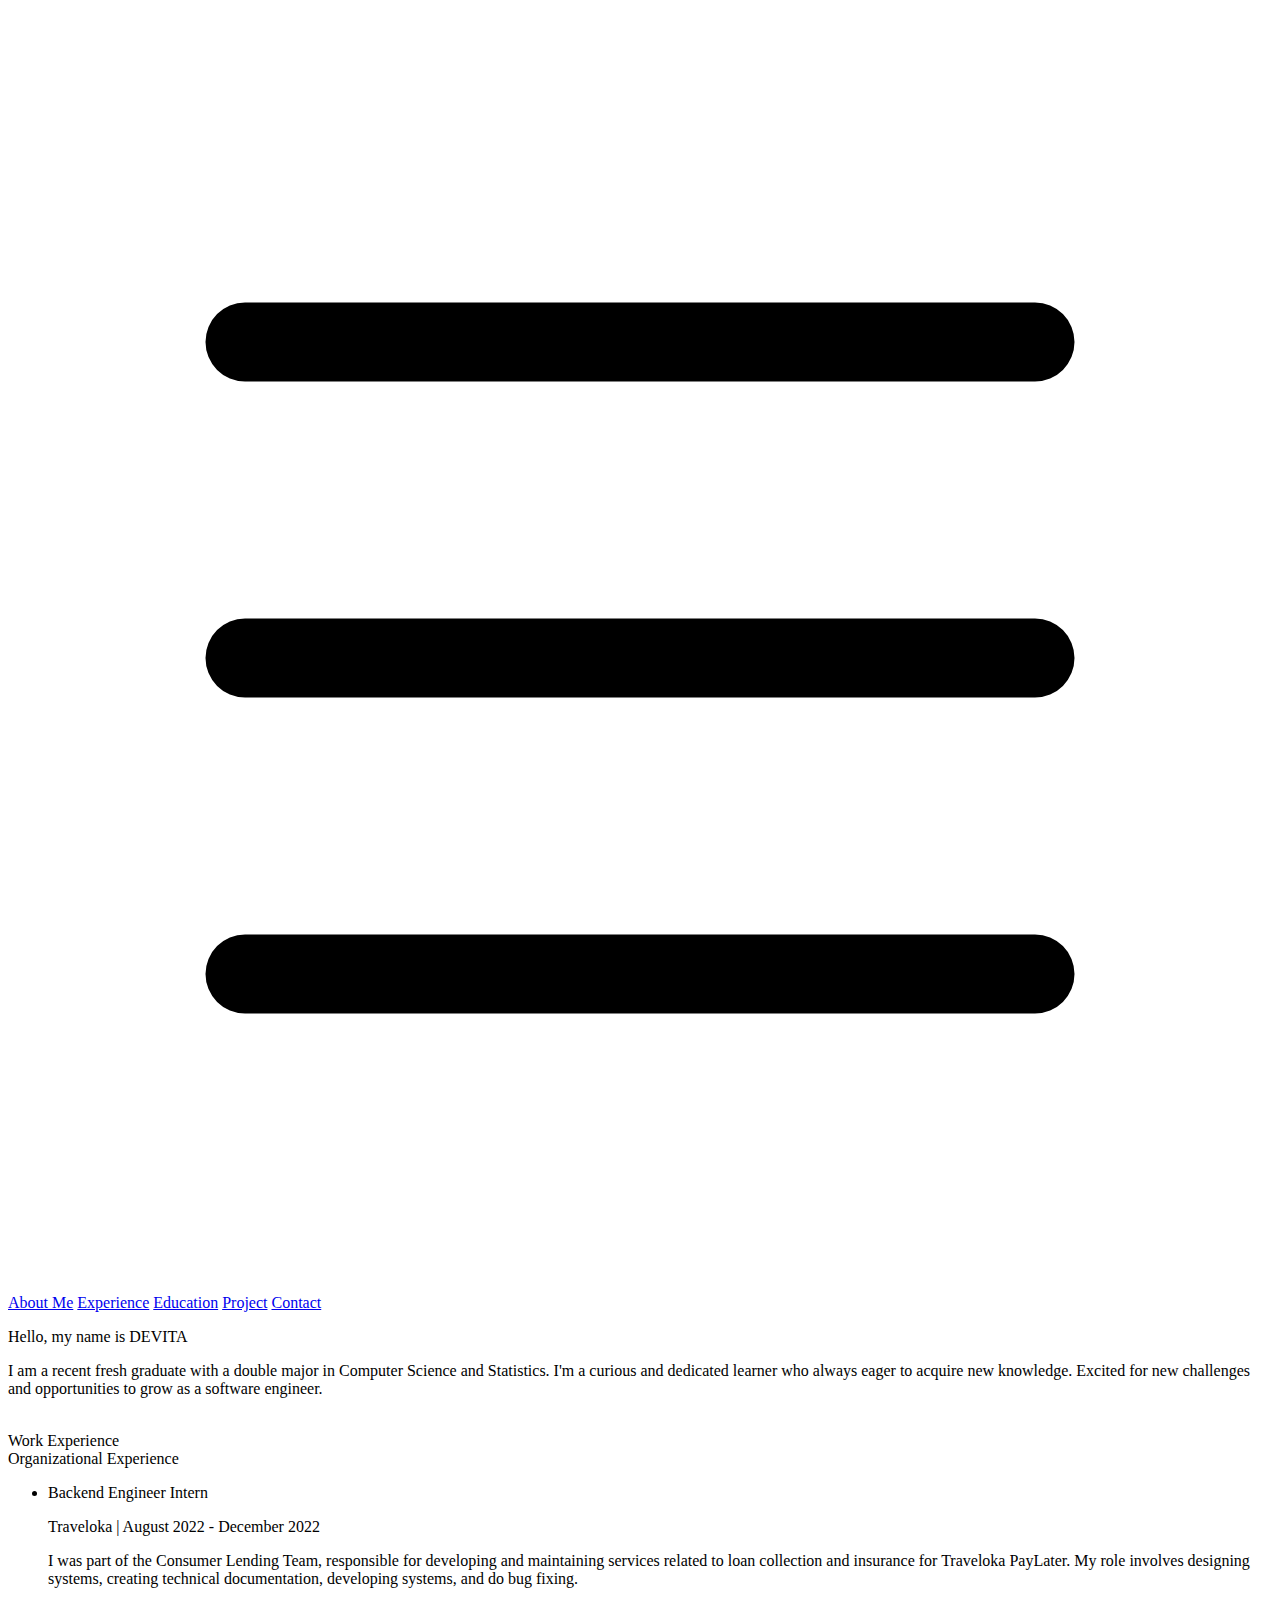
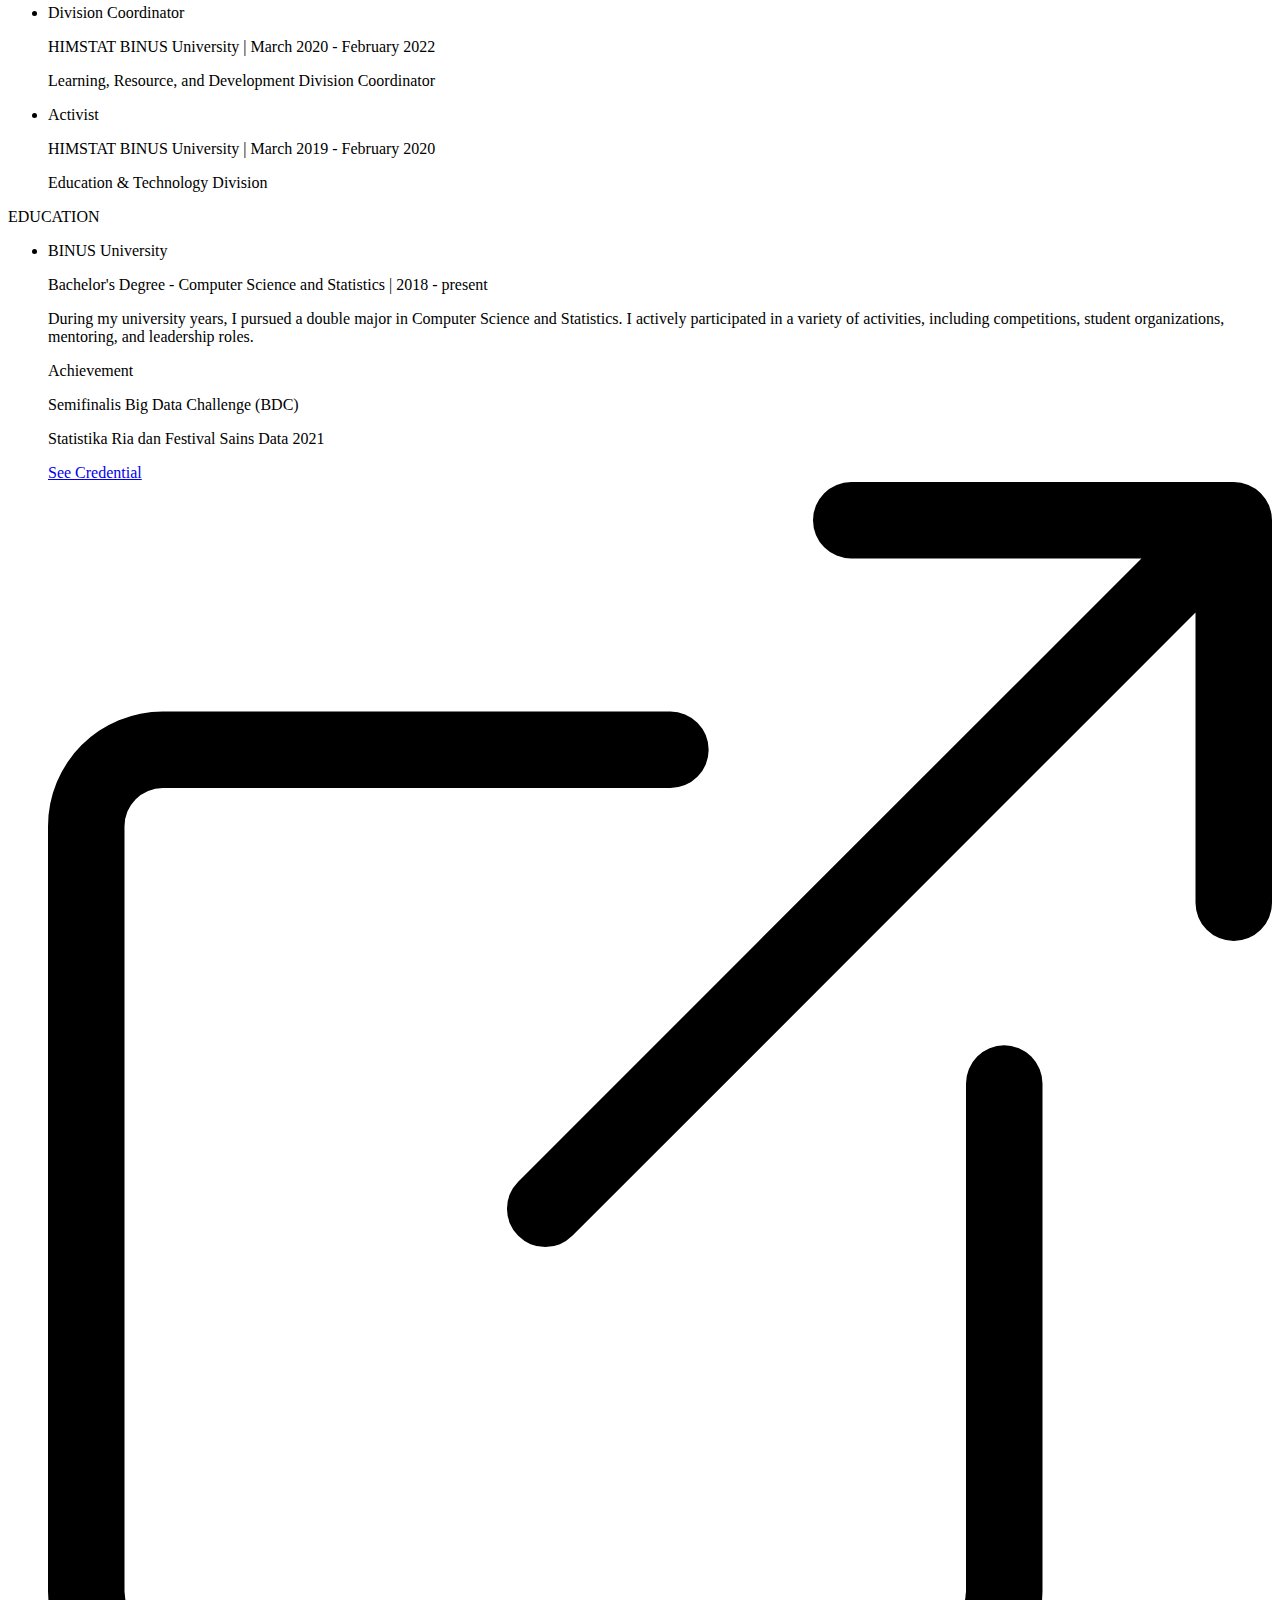
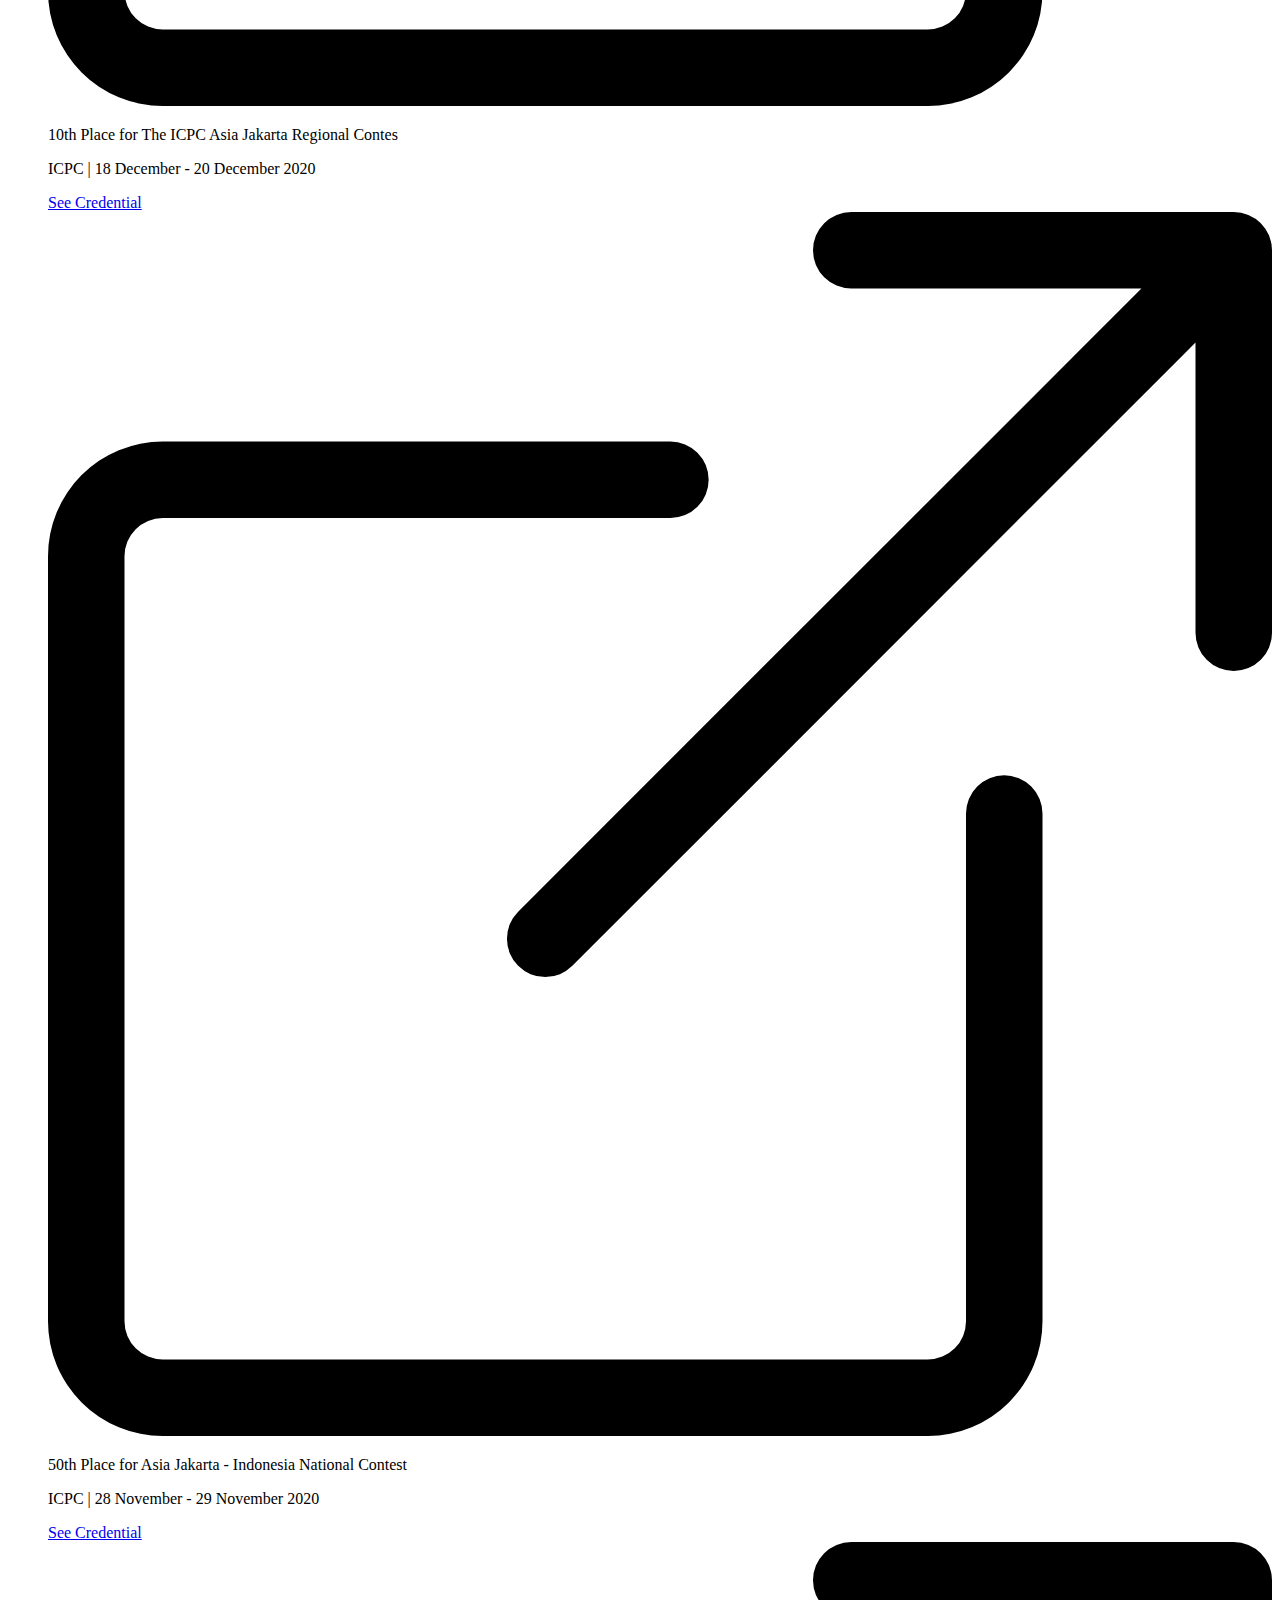
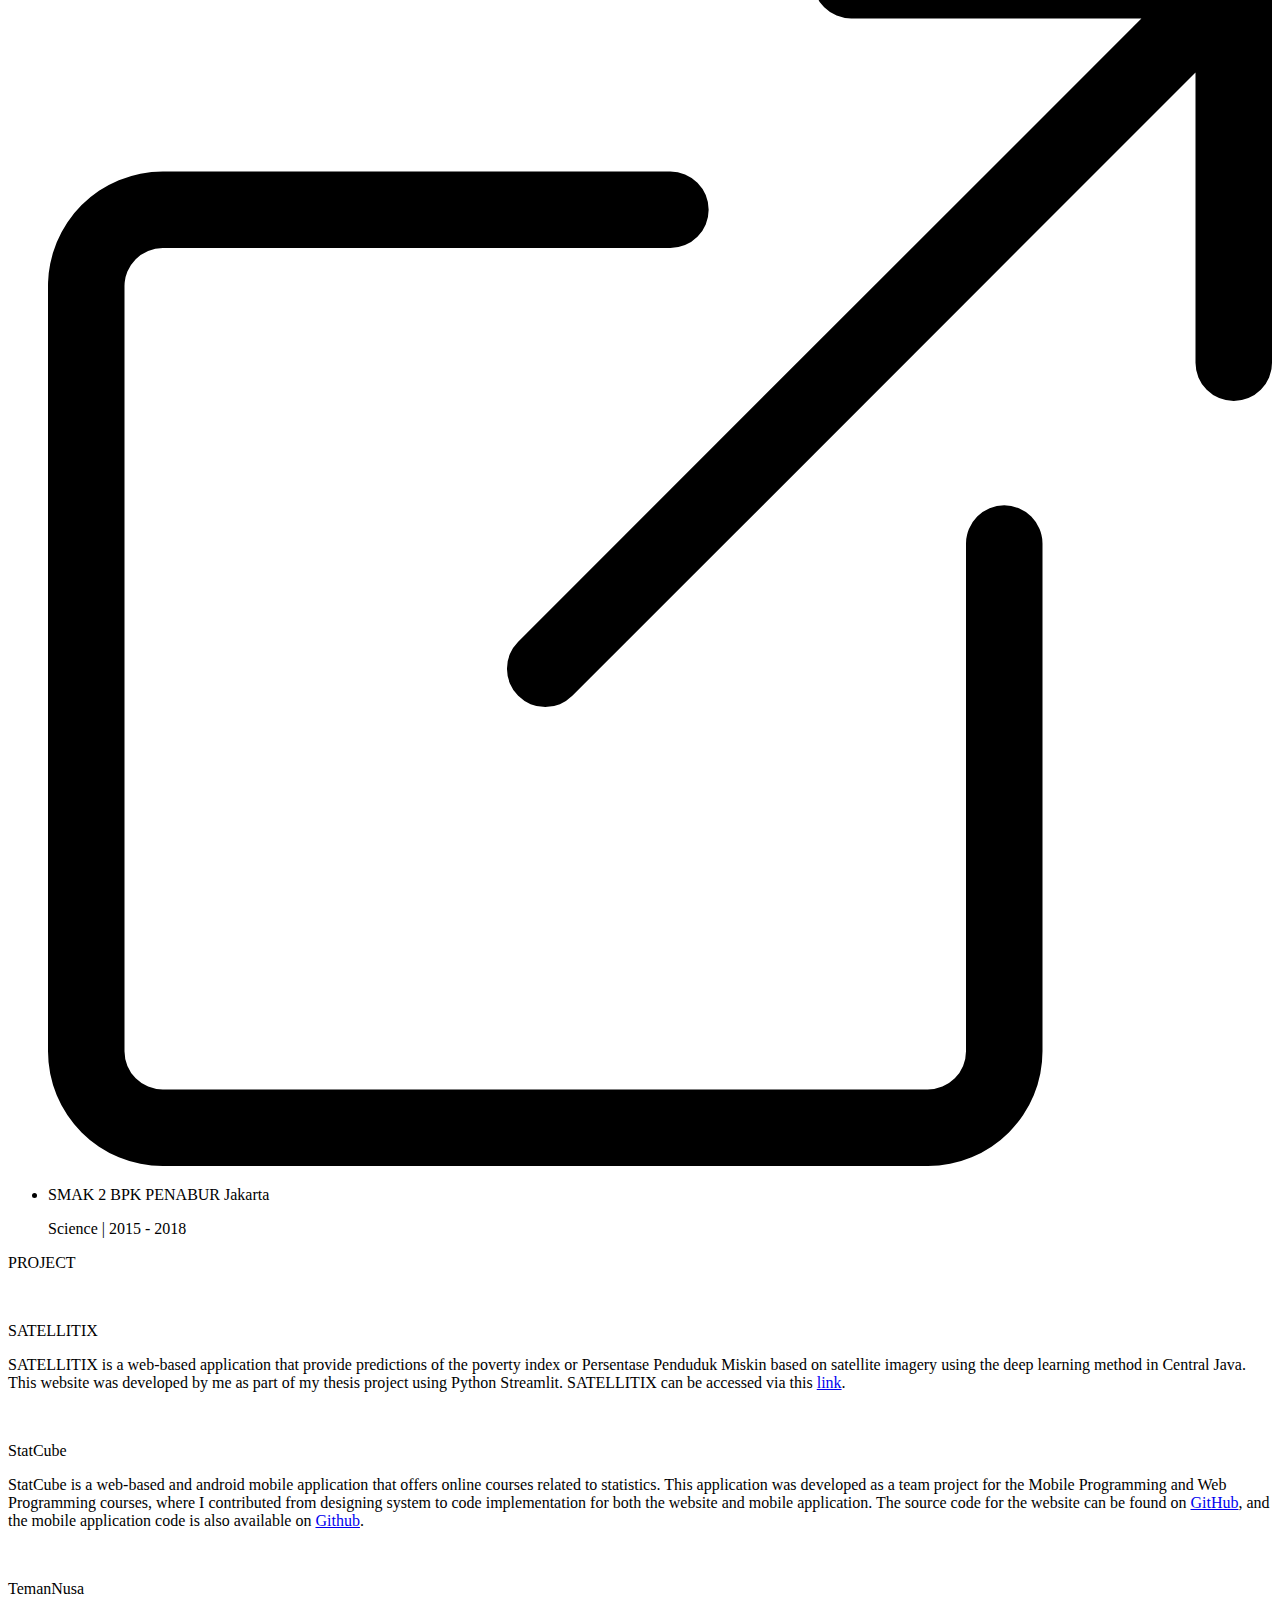
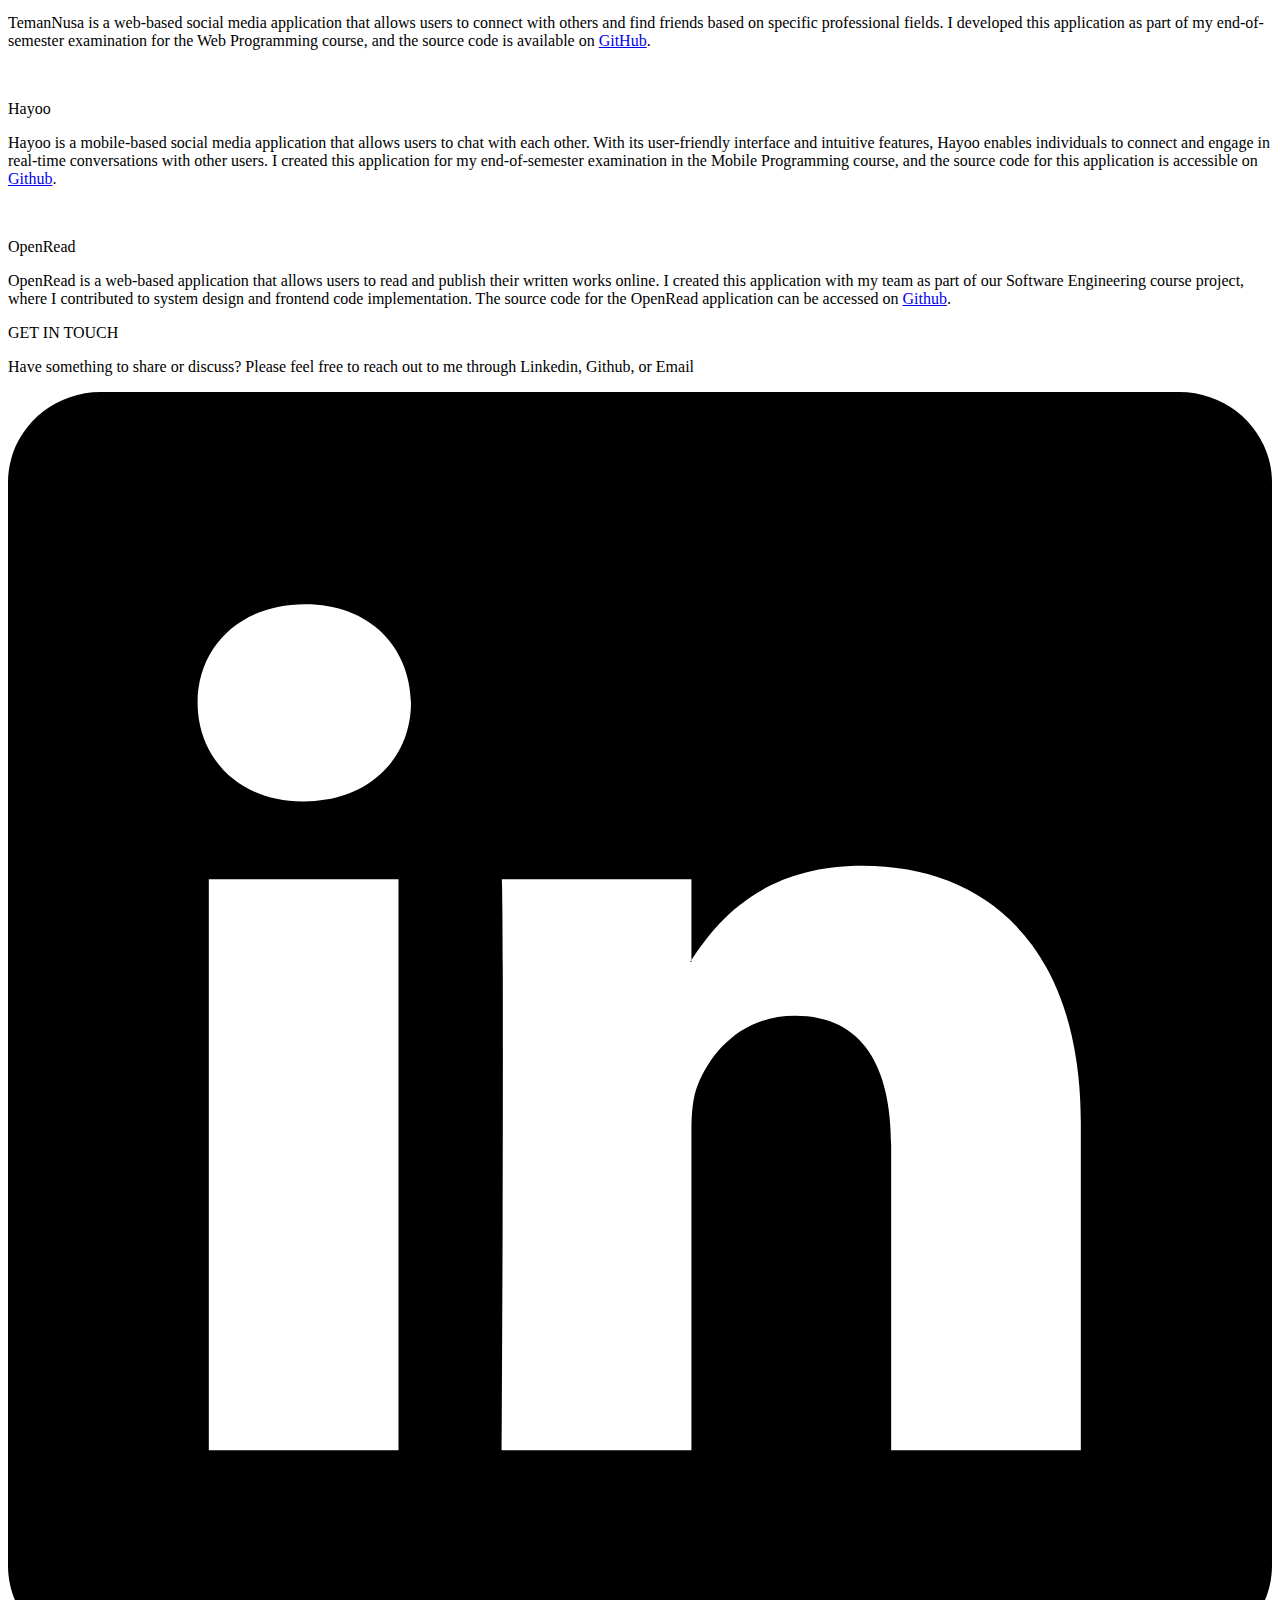
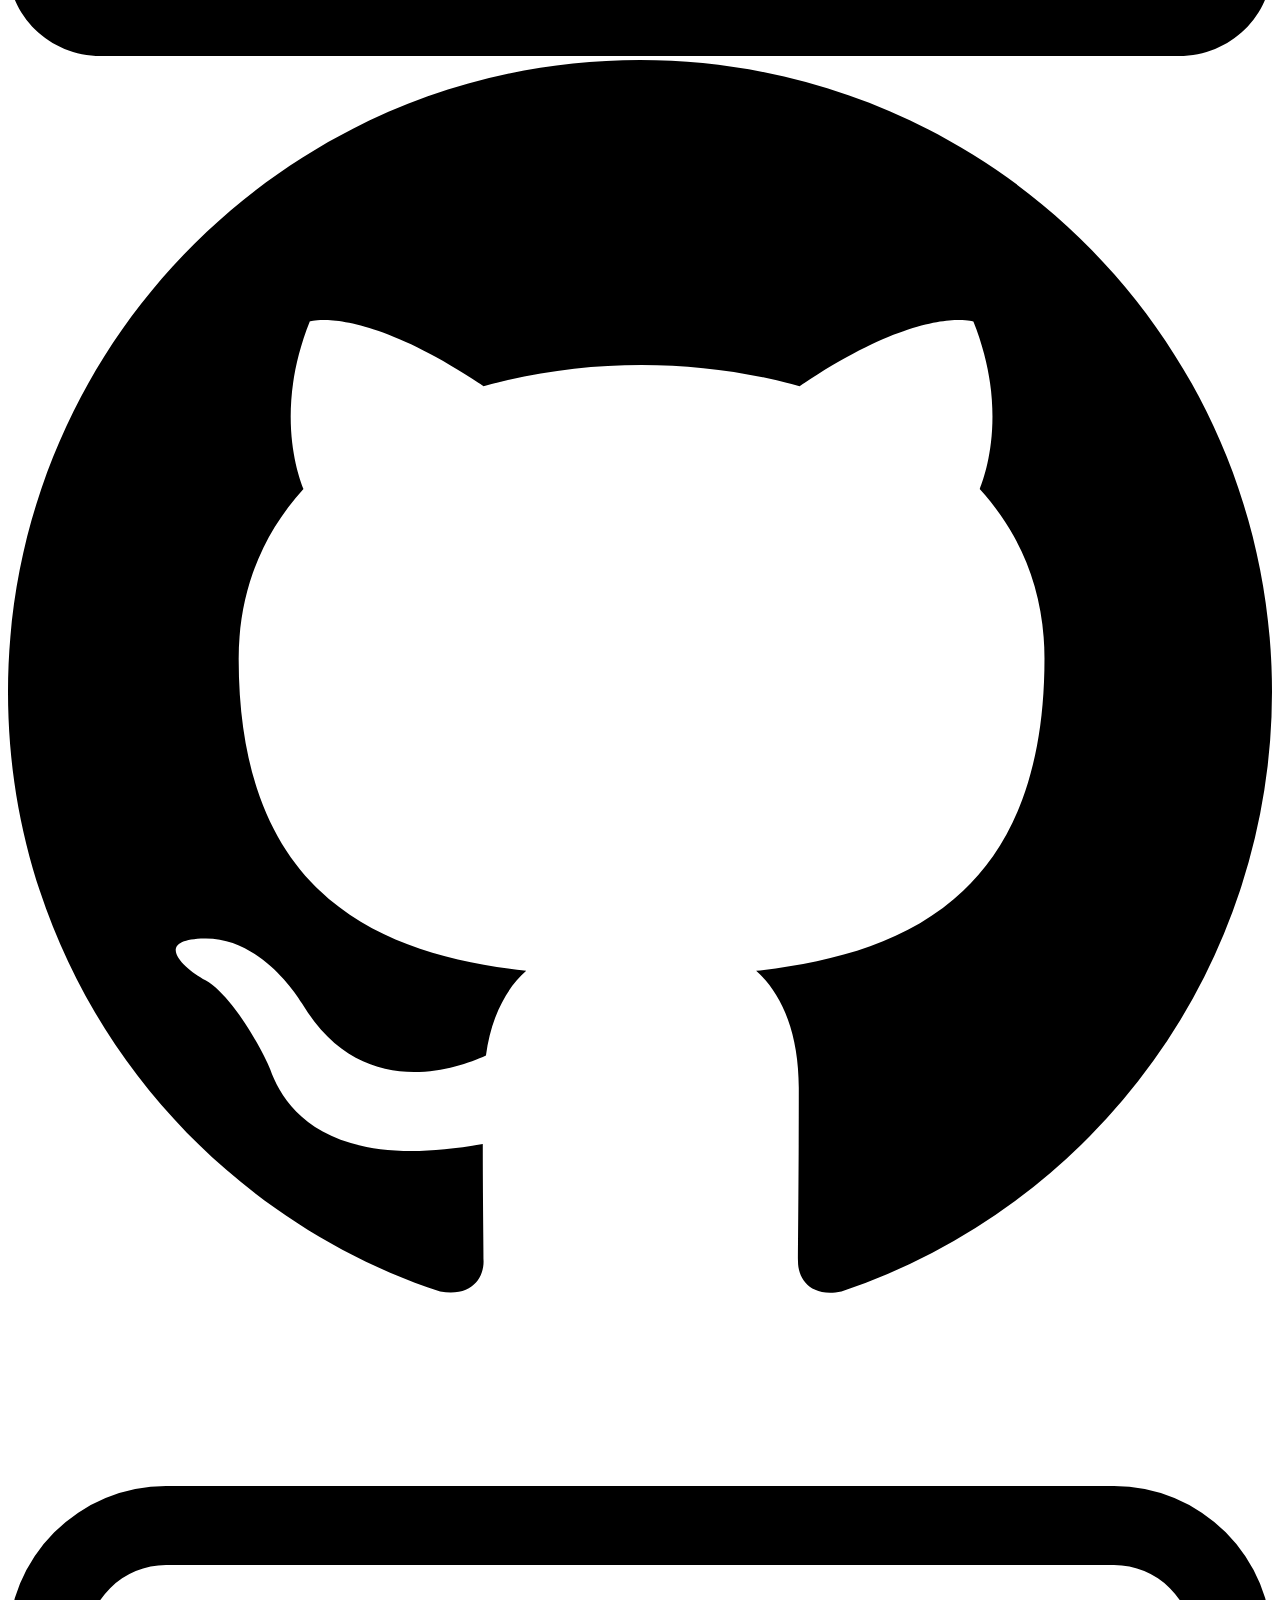
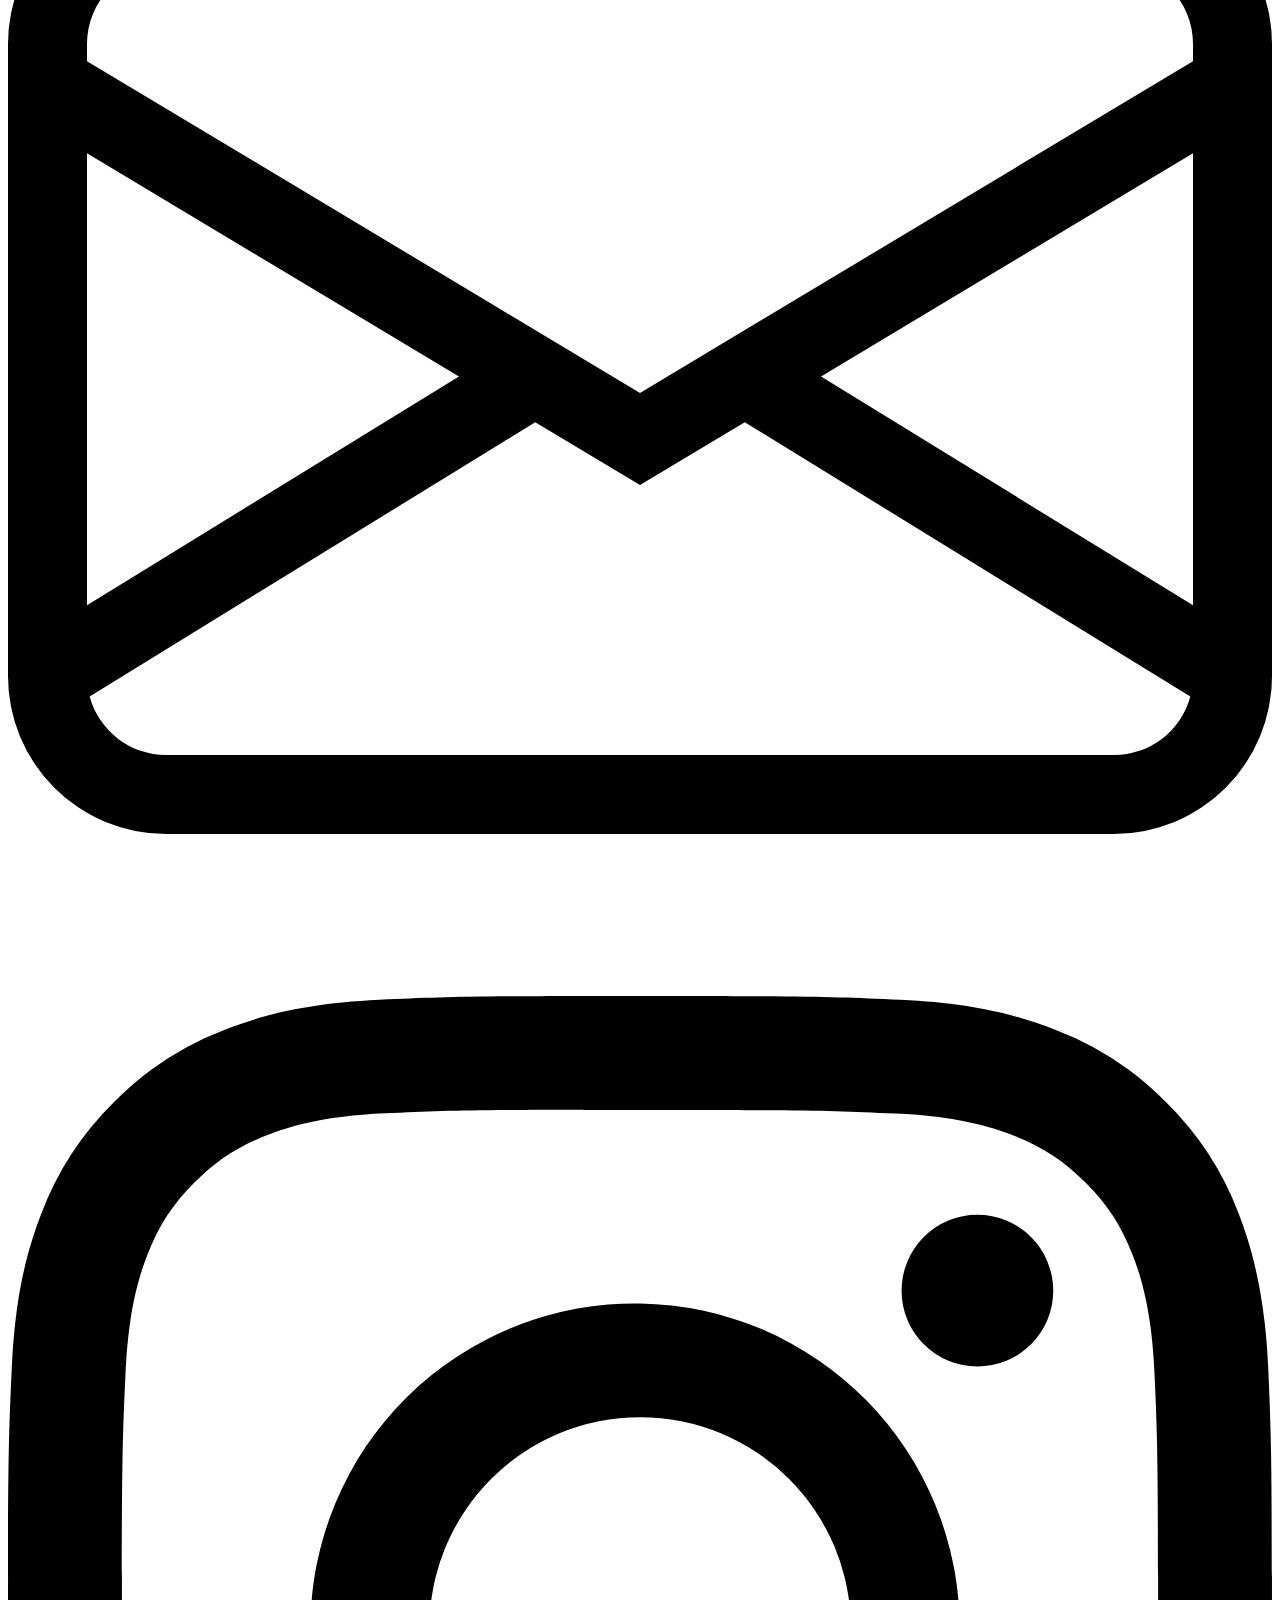
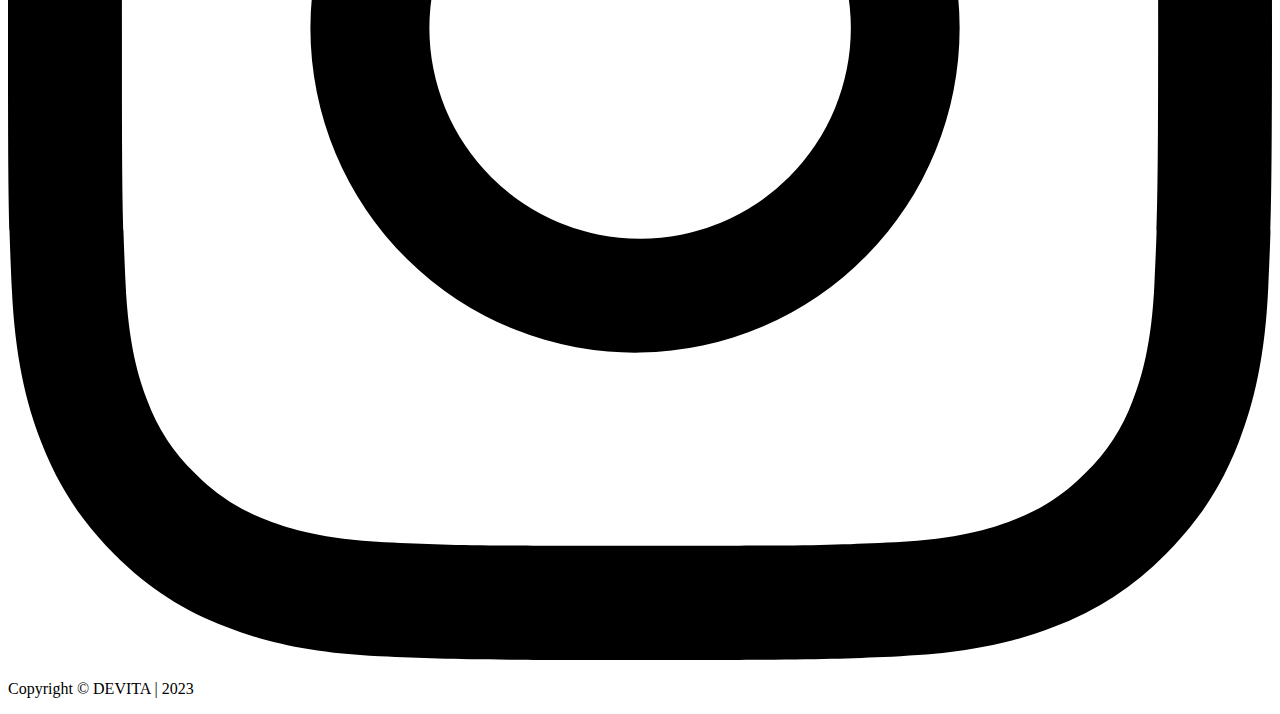
==== index (1).html @ 5e1105e0 "Add files via upload" ====
<!DOCTYPE html>
<html lang="en">
<head>
    <meta charset="UTF-8">
    <meta name="viewport" content="width=device-width, initial-scale=1.0">
    <title>Devita</title>
    <link rel="stylesheet" href="css/style.css">
    <link rel="stylesheet" href="css/about-me.css">
    <link rel="stylesheet" href="css/experience.css">
    <link rel="stylesheet" href="css/education.css">
    <link rel="stylesheet" href="css/project.css">
    <link rel="stylesheet" href="css/contact.css">
    <link rel="icon" type="image/png" href="assets/icon.png">
</head>
<body>
    <header>
        <div>
            <a href="#about-me"><img class="logo" src="assets/logo.png" alt=""></a>
            <svg class="toogle-navbar" xmlns="http://www.w3.org/2000/svg" viewBox="0 0 16 16" onclick="toogleNavbar()">
                <path fill-rule="evenodd" d="M2.5 12a.5.5 0 0 1 .5-.5h10a.5.5 0 0 1 0 1H3a.5.5 0 0 1-.5-.5zm0-4a.5.5 0 0 1 .5-.5h10a.5.5 0 0 1 0 1H3a.5.5 0 0 1-.5-.5zm0-4a.5.5 0 0 1 .5-.5h10a.5.5 0 0 1 0 1H3a.5.5 0 0 1-.5-.5z"/>
            </svg>
        </div>
        <nav id="navbar">
            <a href="#about-me">About Me</a>
            <a href="#experience">Experience</a>
            <a href="#education">Education</a>
            <a href="#project">Project</a>
            <a href="#contact">Contact</a>
        </nav>
    </header>

    <!-- about me section -->
    <section class="about-me" id="about-me">
        <div class="about-me-container">
            <div class="intro-header-wrapper">
                <p class="intro-header">Hello, my name is <highlight>DEVITA</highlight></p>
            </div>
            <p class="intro">
                I am a recent fresh graduate with a double major in Computer Science and Statistics.
                I'm a curious and dedicated learner who always eager to acquire new knowledge.
                Excited for new challenges and opportunities to grow as a software engineer.
            </p>
        </div>
        <div class="profile-img-wrapper">
            <img src="assets/profile-pic.png" alt="">
        </div>
    </section>

    <!-- experience section -->
    <div class="section-wrapper">
        <section class="experience" id="experience">
            <div class="tab-experience">
                <div class="tab-active" id="tab-work-experience">
                    <a class="tab-experience-item active" id="tab-work-experience-item" onclick="selectExperienceTab('work-experience')">
                        Work Experience
                    </a>
                </div>
                <div id="tab-organizational-experience">
                    <a class="tab-experience-item" id="tab-organizational-experience-item" onclick="selectExperienceTab('organizational-experience')">
                        Organizational Experience
                    </a>
                </div>
            </div>

            <div class="experience-item experience-item-active" id="item-work-experience">
                <ul>
                    <li>
                        <p class="timeline-item-header">Backend Engineer Intern</p>
                        <p class="timeline-item-subheader">Traveloka | August 2022 - December 2022</p>
                        <p>
                            I was part of the Consumer Lending Team, responsible for developing and maintaining services related 
                            to loan collection and insurance for Traveloka PayLater. My role involves designing systems, creating 
                            technical documentation, developing systems, and do bug fixing.
                        </p>
                        <span class="circle"></span>
                    </li>
                </ul>
            </div>

            <div class="experience-item" id="item-organizational-experience">
                <ul>
                    <li>
                        <p class="timeline-item-header">Division Coordinator</p>
                        <p class="timeline-item-subheader">HIMSTAT BINUS University | March 2020 - February 2022</p>
                        <p>
                            Learning, Resource, and Development Division Coordinator
                        </p>
                        <span class="circle"></span>
                    </li>
                    <li>
                        <p class="timeline-item-header">Activist</p>
                        <p class="timeline-item-subheader">HIMSTAT BINUS University | March 2019 - February 2020</p>
                        <p>
                            Education & Technology Division
                        </p>
                        <span class="circle"></span>
                    </li>
                </ul>
            </div>
        </section>
    </div>
    
    <!-- education section -->
    <section class="education" id="education">
        <p class="section-title">EDUCATION</p> 
        <ul>
            <li>
                <p class="education-item-header">BINUS University</p>
                <p class="education-item-subheader">Bachelor's Degree - Computer Science and Statistics | 2018 - present</p>
                <p class="education-item-text">
                    During my university years, I pursued a double major in Computer Science and Statistics. 
                    I actively participated in a variety of activities, including competitions, student organizations, 
                    mentoring, and leadership roles.
                </p>
                <p class="education-item-subheader">Achievement</p>
                <div class="achievement-section">
                    <div>
                        <p>Semifinalis Big Data Challenge (BDC)</p>
                        <p>Statistika Ria dan Festival Sains Data 2021</p>
                        <div class="see-credential"><a href="https://binusianorg-my.sharepoint.com/personal/devita003_binus_ac_id/_layouts/15/guestaccess.aspx?share=ESeo0p3NEpxNhNFO2LmxsHUBLzDQ2NCuhLXiMmlSWhTJWg" target="_blank">
                            See Credential
                            <svg xmlns="http://www.w3.org/2000/svg" viewBox="0 0 16 16">
                                <path fill-rule="evenodd" d="M8.636 3.5a.5.5 0 0 0-.5-.5H1.5A1.5 1.5 0 0 0 0 4.5v10A1.5 1.5 0 0 0 1.5 16h10a1.5 1.5 0 0 0 1.5-1.5V7.864a.5.5 0 0 0-1 0V14.5a.5.5 0 0 1-.5.5h-10a.5.5 0 0 1-.5-.5v-10a.5.5 0 0 1 .5-.5h6.636a.5.5 0 0 0 .5-.5z"/>
                                <path fill-rule="evenodd" d="M16 .5a.5.5 0 0 0-.5-.5h-5a.5.5 0 0 0 0 1h3.793L6.146 9.146a.5.5 0 1 0 .708.708L15 1.707V5.5a.5.5 0 0 0 1 0v-5z"/>
                              </svg>
                        </a></div>
                    </div>  
                    <div>
                        <p>10th Place for The ICPC Asia Jakarta Regional Contes </p>
                        <p>ICPC | 18 December - 20 December 2020</p>
                        <div class="see-credential"><a href="https://icpc.global/ICPCID/H1U67EY9BA8Z" target="_blank">
                            See Credential
                            <svg xmlns="http://www.w3.org/2000/svg" viewBox="0 0 16 16">
                                <path fill-rule="evenodd" d="M8.636 3.5a.5.5 0 0 0-.5-.5H1.5A1.5 1.5 0 0 0 0 4.5v10A1.5 1.5 0 0 0 1.5 16h10a1.5 1.5 0 0 0 1.5-1.5V7.864a.5.5 0 0 0-1 0V14.5a.5.5 0 0 1-.5.5h-10a.5.5 0 0 1-.5-.5v-10a.5.5 0 0 1 .5-.5h6.636a.5.5 0 0 0 .5-.5z"/>
                                <path fill-rule="evenodd" d="M16 .5a.5.5 0 0 0-.5-.5h-5a.5.5 0 0 0 0 1h3.793L6.146 9.146a.5.5 0 1 0 .708.708L15 1.707V5.5a.5.5 0 0 0 1 0v-5z"/>
                              </svg>
                        </a></div>
                    </div>
                    <div>
                        <p>50th Place for Asia Jakarta - Indonesia National Contest</p>
                        <p>ICPC | 28 November - 29 November 2020</p>
                        <div class="see-credential"><a href="https://icpc.global/ICPCID/H1U67EY9BA8Z" target="_blank">
                            See Credential 
                            <svg xmlns="http://www.w3.org/2000/svg" viewBox="0 0 16 16">
                                <path fill-rule="evenodd" d="M8.636 3.5a.5.5 0 0 0-.5-.5H1.5A1.5 1.5 0 0 0 0 4.5v10A1.5 1.5 0 0 0 1.5 16h10a1.5 1.5 0 0 0 1.5-1.5V7.864a.5.5 0 0 0-1 0V14.5a.5.5 0 0 1-.5.5h-10a.5.5 0 0 1-.5-.5v-10a.5.5 0 0 1 .5-.5h6.636a.5.5 0 0 0 .5-.5z"/>
                                <path fill-rule="evenodd" d="M16 .5a.5.5 0 0 0-.5-.5h-5a.5.5 0 0 0 0 1h3.793L6.146 9.146a.5.5 0 1 0 .708.708L15 1.707V5.5a.5.5 0 0 0 1 0v-5z"/>
                              </svg>
                        </a></div>
                    </div>
                </div>
                <span class="circle"></span>
            </li>
            <li>
                <p class="education-item-header">SMAK 2 BPK PENABUR Jakarta</p>
                <p class="education-item-subheader">Science | 2015 - 2018</p>
                <span class="circle"></span>
            </li>
        </ul>
    </section>

    <!-- project section -->
    <div class="section-wrapper">  
        <section class="project" id="project">
            <p class="section-title">PROJECT</p> 
            <div class="project-item">
                <img class ="project-image" src="assets/satellitix.png" alt="">
                <div class="project-description-wrapper">
                    <p class="project-title">SATELLITIX</p>
                    <p class="project-description">
                        SATELLITIX is a <highlight>web-based application</highlight> that provide 
                        predictions of the <highlight>poverty index</highlight> or Persentase Penduduk Miskin based on 
                        <highlight>satellite imagery</highlight> using the <highlight>deep learning</highlight> method 
                        in Central Java. This website was developed by me as part of my thesis project using 
                        <highlight>Python Streamlit</highlight>. SATELLITIX can be accessed via this 
                        <a href="http://satellitix.streamlit.app" target="_blank">link</a>.
                    </p>
                </div>
            </div>
            <div class="project-item project-even">
                <img class ="project-image" src="assets/statcube.png" alt="">
                <div class="project-description-wrapper">
                    <p class="project-title">StatCube</p>
                    <p class="project-description">
                        StatCube is a <highlight>web-based</highlight> and <highlight>android mobile application</highlight> 
                        that offers online courses related to statistics. This application was developed as a team project for the 
                        Mobile Programming and Web Programming courses, where I contributed from <highlight>designing system</highlight>
                        to <highlight>code implementation</highlight> for both the website and mobile application. 
                        The source code for the website can be found on 
                        <a href="https://github.com/extremebip/statcube-web" target="_blank">GitHub</a>, 
                        and the mobile application code is also available on 
                        <a href="https://github.com/extremebip/statcube-mob" target="_blank">Github</a>.
                    </p>
                </div>
            </div>
            <div class="project-item">
                <img class ="project-image" src="assets/teman-nusa.png" alt="">
                <div class="project-description-wrapper">
                    <p class="project-title">TemanNusa</p>
                    <p class="project-description">
                        TemanNusa is a <highlight>web-based social media application</highlight> that allows users to connect with others 
                        and find friends based on specific professional fields. I developed this application as part of my end-of-semester 
                        examination for the Web Programming course, and the source code is available on 
                        <a href="https://github.com/devitadev/teman-nusa" target="_blank">GitHub</a>.
                    </p>
                </div>
            </div>
            <div class="project-item project-even">
                <img class ="project-image" src="assets/hayoo.png" alt="">
                <div class="project-description-wrapper">
                    <p class="project-title">Hayoo</p>
                    <p class="project-description">
                        Hayoo is a <highlight>mobile-based social media application</highlight> that allows users to chat with each other. 
                        With its user-friendly interface and intuitive features, Hayoo enables individuals to connect and engage in 
                        <highlight>real-time conversations</highlight> with other users. I created this application for my end-of-semester 
                        examination in the Mobile Programming course, and the source code for this application is accessible on 
                        <a href="https://github.com/devitadev/chat-apps-hayoo" target="_blank">Github</a>.
                    </p>
                </div>
            </div>
            <div class="project-item">
                <img class ="project-image" src="assets/openread.png" alt="">
                <div class="project-description-wrapper">
                    <p class="project-title">OpenRead</p>
                    <p class="project-description">
                        OpenRead is a <highlight>web-based application</highlight> that allows users to read and publish their 
                        written works online. I created this application with my team as part of our Software Engineering course project, 
                        where I contributed to <highlight>system design</highlight> and <highlight>frontend code implementation</highlight>. 
                        The source code for the OpenRead application can be accessed on 
                        <a href="https://github.com/extremebip/OpenRead" target="_blank">Github</a>.
                    </p>
                </div>
            </div>
        </section>
    </div>

    <!-- contact section -->
    <section class="contact" id="contact">
        <div class="contact-wrapper">
            <p class="contact-header">GET IN TOUCH</p>
            <p class="contact-text">Have something to share or discuss? Please feel free to reach out to me through Linkedin, Github, or Email</p>
            <div class="social-media">
                <a href="https://www.linkedin.com/in/devita-devita-467253234/" target="_blank">
                    <svg xmlns="http://www.w3.org/2000/svg" viewBox="0 0 16 16">
                        <path d="M0 1.146C0 .513.526 0 1.175 0h13.65C15.474 0 16 .513 16 1.146v13.708c0 .633-.526 1.146-1.175 1.146H1.175C.526 16 0 15.487 0 14.854V1.146zm4.943 12.248V6.169H2.542v7.225h2.401zm-1.2-8.212c.837 0 1.358-.554 1.358-1.248-.015-.709-.52-1.248-1.342-1.248-.822 0-1.359.54-1.359 1.248 0 .694.521 1.248 1.327 1.248h.016zm4.908 8.212V9.359c0-.216.016-.432.08-.586.173-.431.568-.878 1.232-.878.869 0 1.216.662 1.216 1.634v3.865h2.401V9.25c0-2.22-1.184-3.252-2.764-3.252-1.274 0-1.845.7-2.165 1.193v.025h-.016a5.54 5.54 0 0 1 .016-.025V6.169h-2.4c.03.678 0 7.225 0 7.225h2.4z"/>
                    </svg>
                </a>
                <a href="https://github.com/devitadev" target="_blank">
                    <svg xmlns="http://www.w3.org/2000/svg" viewBox="0 0 16 16">
                        <path d="M8 0C3.58 0 0 3.58 0 8c0 3.54 2.29 6.53 5.47 7.59.4.07.55-.17.55-.38 0-.19-.01-.82-.01-1.49-2.01.37-2.53-.49-2.69-.94-.09-.23-.48-.94-.82-1.13-.28-.15-.68-.52-.01-.53.63-.01 1.08.58 1.23.82.72 1.21 1.87.87 2.33.66.07-.52.28-.87.51-1.07-1.78-.2-3.64-.89-3.64-3.95 0-.87.31-1.59.82-2.15-.08-.2-.36-1.02.08-2.12 0 0 .67-.21 2.2.82.64-.18 1.32-.27 2-.27.68 0 1.36.09 2 .27 1.53-1.04 2.2-.82 2.2-.82.44 1.1.16 1.92.08 2.12.51.56.82 1.27.82 2.15 0 3.07-1.87 3.75-3.65 3.95.29.25.54.73.54 1.48 0 1.07-.01 1.93-.01 2.2 0 .21.15.46.55.38A8.012 8.012 0 0 0 16 8c0-4.42-3.58-8-8-8z"/>
                    </svg>
                </a>
                <a href="mailto: devitaa2012@gmail.com">
                    <svg xmlns="http://www.w3.org/2000/svg" viewBox="0 0 16 16">
                        <path d="M0 4a2 2 0 0 1 2-2h12a2 2 0 0 1 2 2v8a2 2 0 0 1-2 2H2a2 2 0 0 1-2-2V4Zm2-1a1 1 0 0 0-1 1v.217l7 4.2 7-4.2V4a1 1 0 0 0-1-1H2Zm13 2.383-4.708 2.825L15 11.105V5.383Zm-.034 6.876-5.64-3.471L8 9.583l-1.326-.795-5.64 3.47A1 1 0 0 0 2 13h12a1 1 0 0 0 .966-.741ZM1 11.105l4.708-2.897L1 5.383v5.722Z"/>
                    </svg>
                </a>
                <a href="https://www.instagram.com/devita.devv_/" target="_blank">
                    <svg xmlns="http://www.w3.org/2000/svg" viewBox="0 0 16 16">
                        <path d="M8 0C5.829 0 5.556.01 4.703.048 3.85.088 3.269.222 2.76.42a3.917 3.917 0 0 0-1.417.923A3.927 3.927 0 0 0 .42 2.76C.222 3.268.087 3.85.048 4.7.01 5.555 0 5.827 0 8.001c0 2.172.01 2.444.048 3.297.04.852.174 1.433.372 1.942.205.526.478.972.923 1.417.444.445.89.719 1.416.923.51.198 1.09.333 1.942.372C5.555 15.99 5.827 16 8 16s2.444-.01 3.298-.048c.851-.04 1.434-.174 1.943-.372a3.916 3.916 0 0 0 1.416-.923c.445-.445.718-.891.923-1.417.197-.509.332-1.09.372-1.942C15.99 10.445 16 10.173 16 8s-.01-2.445-.048-3.299c-.04-.851-.175-1.433-.372-1.941a3.926 3.926 0 0 0-.923-1.417A3.911 3.911 0 0 0 13.24.42c-.51-.198-1.092-.333-1.943-.372C10.443.01 10.172 0 7.998 0h.003zm-.717 1.442h.718c2.136 0 2.389.007 3.232.046.78.035 1.204.166 1.486.275.373.145.64.319.92.599.28.28.453.546.598.92.11.281.24.705.275 1.485.039.843.047 1.096.047 3.231s-.008 2.389-.047 3.232c-.035.78-.166 1.203-.275 1.485a2.47 2.47 0 0 1-.599.919c-.28.28-.546.453-.92.598-.28.11-.704.24-1.485.276-.843.038-1.096.047-3.232.047s-2.39-.009-3.233-.047c-.78-.036-1.203-.166-1.485-.276a2.478 2.478 0 0 1-.92-.598 2.48 2.48 0 0 1-.6-.92c-.109-.281-.24-.705-.275-1.485-.038-.843-.046-1.096-.046-3.233 0-2.136.008-2.388.046-3.231.036-.78.166-1.204.276-1.486.145-.373.319-.64.599-.92.28-.28.546-.453.92-.598.282-.11.705-.24 1.485-.276.738-.034 1.024-.044 2.515-.045v.002zm4.988 1.328a.96.96 0 1 0 0 1.92.96.96 0 0 0 0-1.92zm-4.27 1.122a4.109 4.109 0 1 0 0 8.217 4.109 4.109 0 0 0 0-8.217zm0 1.441a2.667 2.667 0 1 1 0 5.334 2.667 2.667 0 0 1 0-5.334z"/>
                    </svg>
                </a>
            </div>
        </div>
        <footer>
            <p>Copyright &copy <highlight>DEVITA</highlight> | 2023</p>
        </footer>
    </section>

</body>
<script src="javascript.js"></script>
</html>
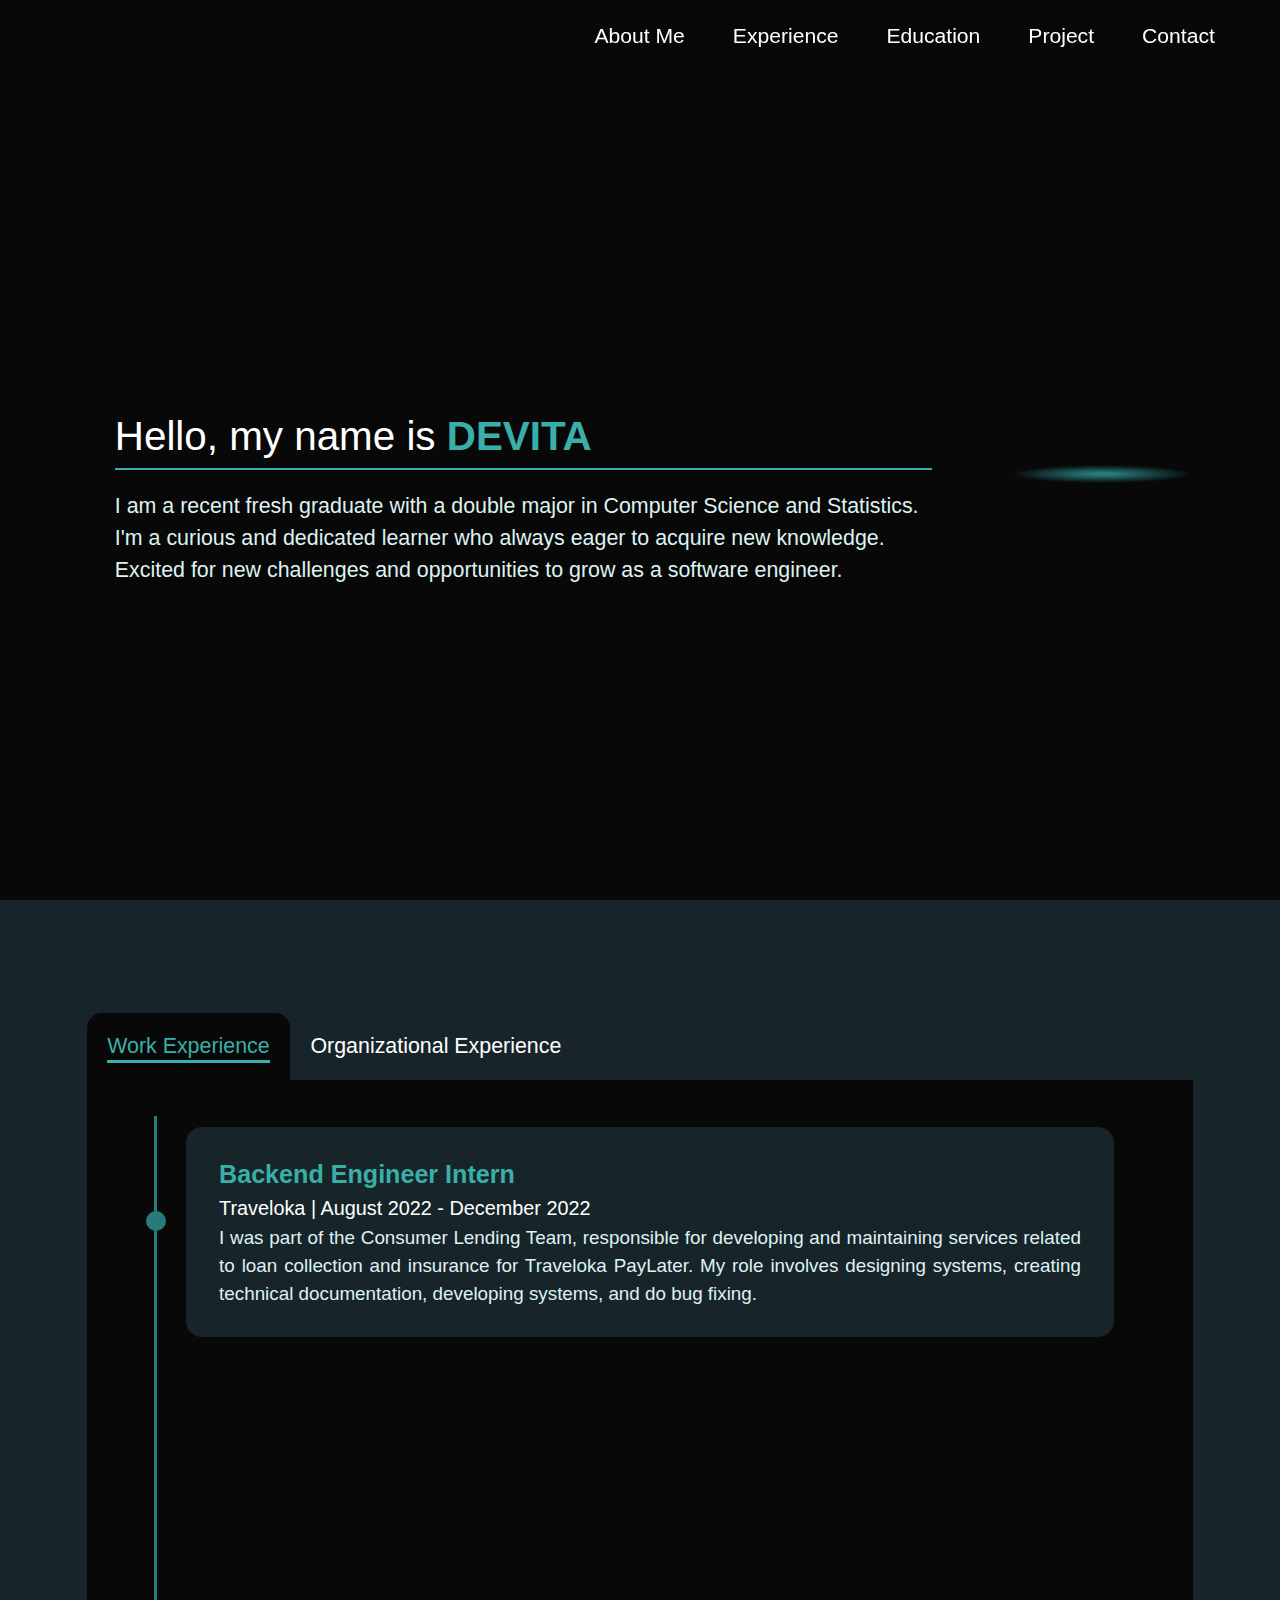
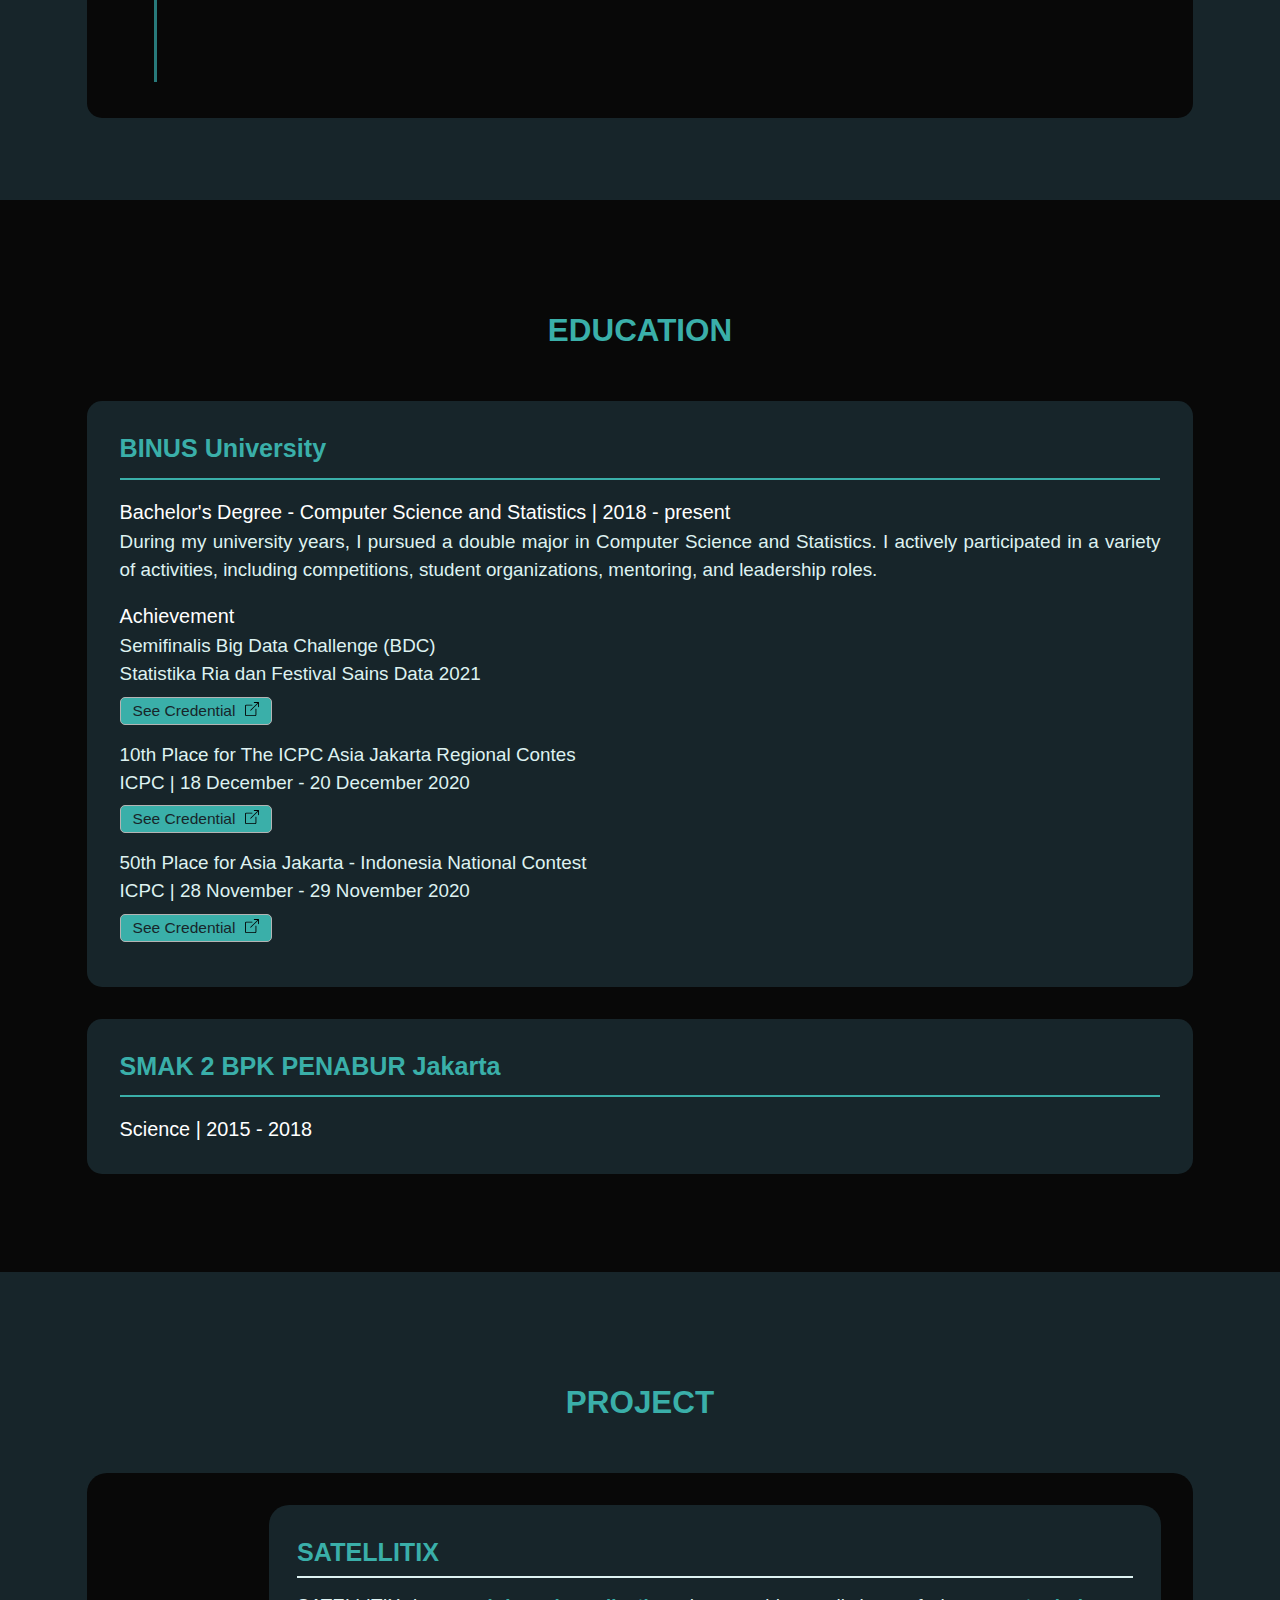
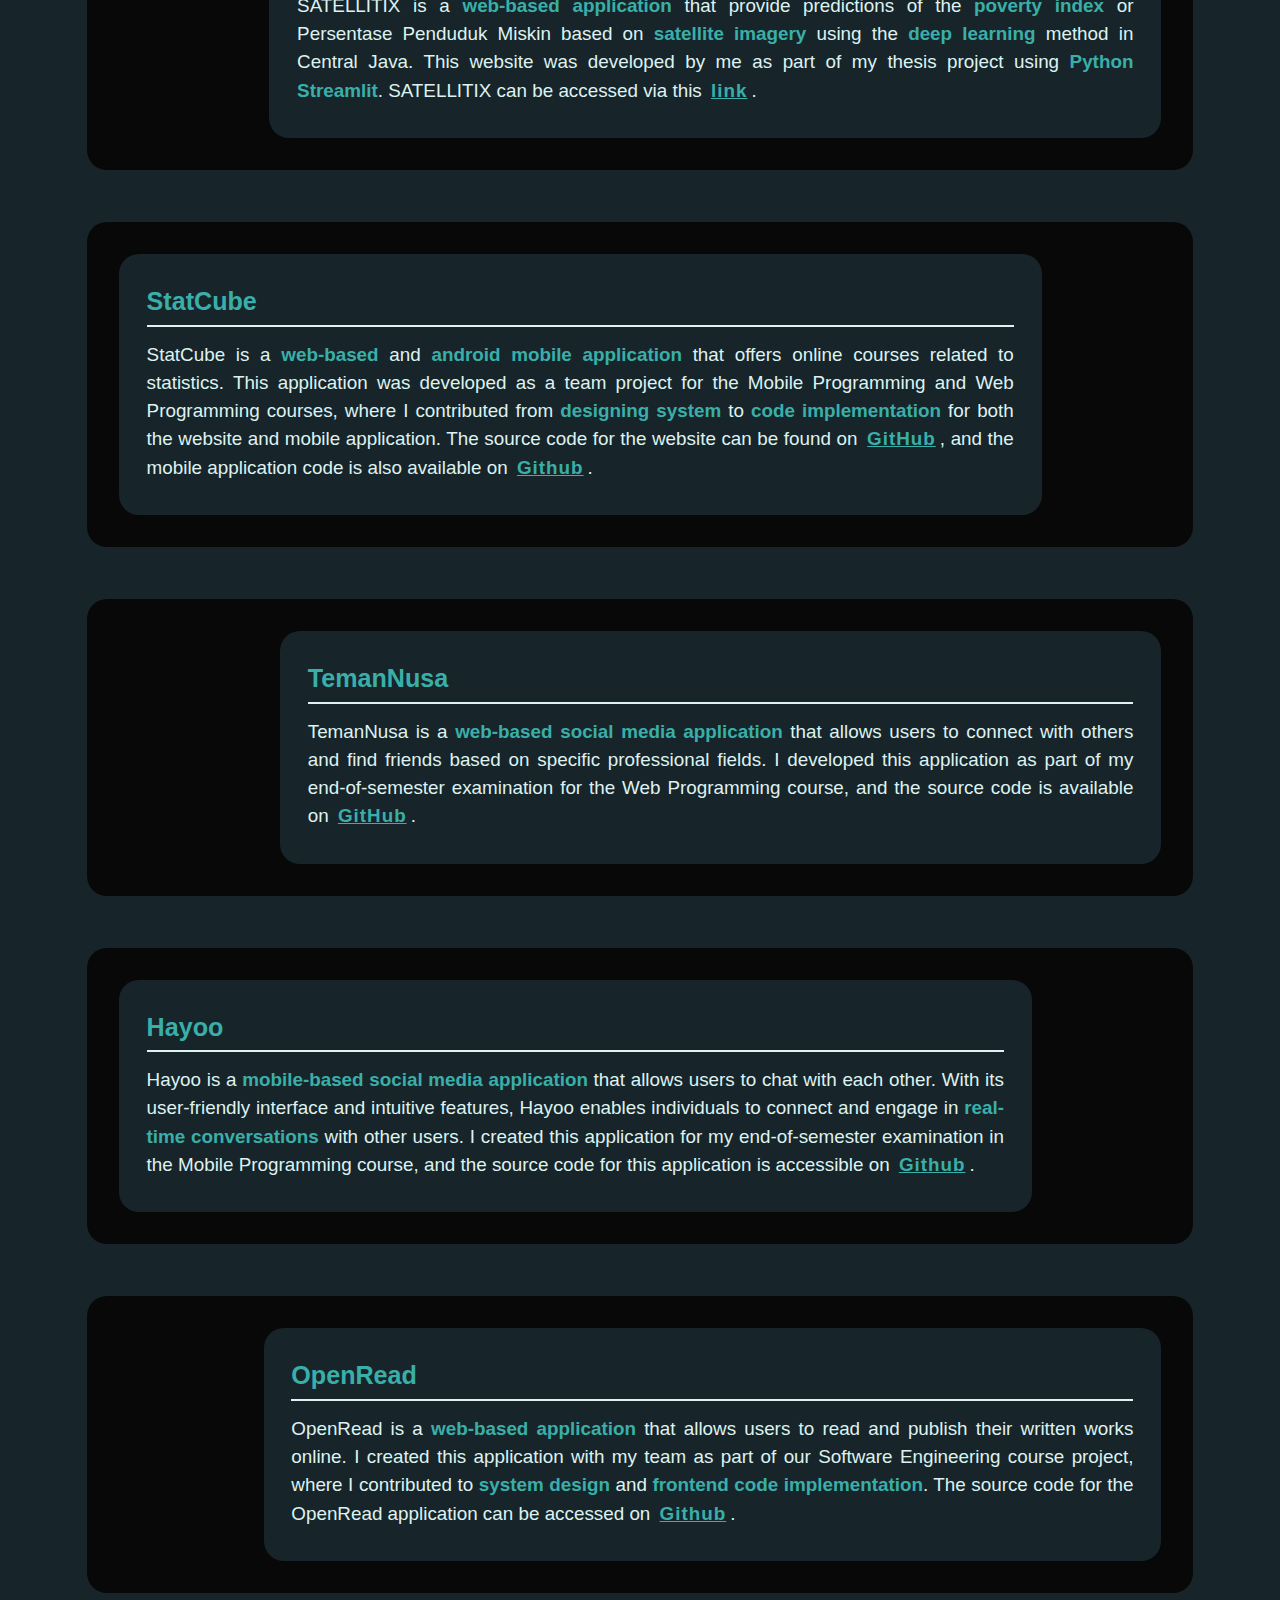
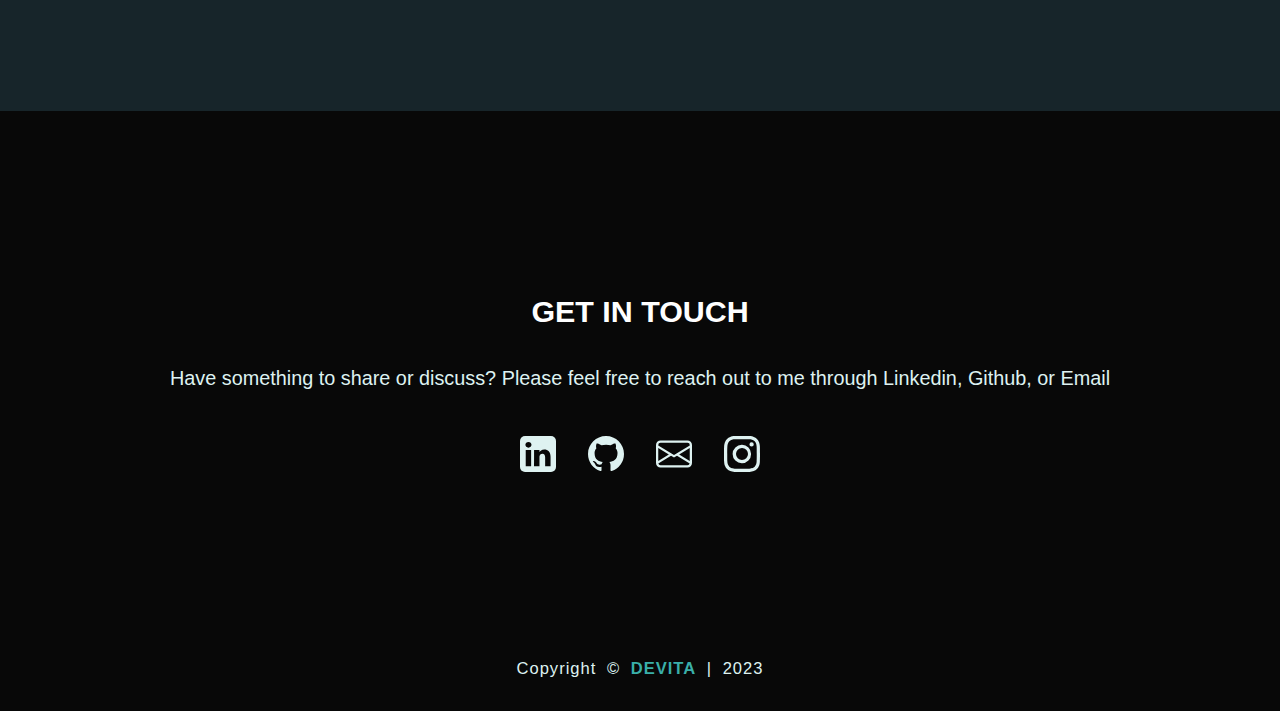
==== commit 51cf54bf: "Update index (1).html" ====
--- a/index (1).html
+++ b/index (1).html
@@ -3,7 +3,7 @@
 <head>
     <meta charset="UTF-8">
     <meta name="viewport" content="width=device-width, initial-scale=1.0">
-    <title>Devita</title>
+    <title>Raphael Albert Darius</title>
     <link rel="stylesheet" href="css/style.css">
     <link rel="stylesheet" href="css/about-me.css">
     <link rel="stylesheet" href="css/experience.css">
@@ -268,4 +268,4 @@
 
 </body>
 <script src="javascript.js"></script>
-</html>+</html>
--- a/css/style.css
+++ b/css/style.css
@@ -0,0 +1,130 @@
+:root {
+    --background-color: #080808;
+    --secondary-background-color: #17252A;
+    --primary-color: #3aafa9;
+    --secondary-primary-color: #287A7B;
+    --text-color: #ffffff;
+    --secondary-text-color: #DEF2F1;
+}
+
+
+html {
+    scroll-behavior: smooth;
+}
+
+* {
+    margin: 0;
+    padding: 0;
+    font-family: "Gill Sans", sans-serif;
+}
+
+body {
+    background: var(--background-color);
+    color: var(--text-color);
+}
+
+header {
+    position: fixed;
+    top: 0;
+    width: 90%;
+    padding: 12px calc(6vw + 10px);
+    background: #0808085f;
+    display: flex;
+    justify-content: space-between;
+    align-items: center;
+    backdrop-filter: blur(5px);
+    -webkit-backdrop-filter: blur(5px);
+    z-index: 999;
+}
+
+nav {
+    display: flex;
+    flex-direction: row;
+}
+
+nav a:hover {
+    color: var(--primary-color);
+}
+
+nav a::after {
+    content: '';
+    position: absolute;
+    width: 100%;
+    transform: scaleX(0);
+    height: 3px;
+    bottom: -5px;
+    left: 0;
+    background-color: var(--primary-color);
+    transform-origin: bottom right;
+    transition: transform 0.3s ease-out;
+}
+
+nav a:hover::after {
+    transform: scaleX(1);
+    transform-origin: bottom left;
+}
+
+nav a {
+    display: inline;
+    text-decoration: none;
+    position: relative;
+    font-size: calc(0.4vw + 16px);
+    margin: 12px 24px;
+    color: var(--text-color);
+}
+
+.logo {
+    width: 180px;
+}
+
+.toogle-navbar {
+    width: 40px;
+    fill: var(--text-color);
+    margin-right: calc(5vw + 6px);
+    display: none;
+}
+
+section {
+    min-height: calc(100vh - 115px - 5vw);
+    align-items: center;
+    justify-content: center;
+    margin: auto calc(6vw + 10px);
+    padding-top: calc(75px + 3vw);
+    padding-bottom: calc(40px + 2vw);
+}
+
+.section-wrapper {
+    background-color: var(--secondary-background-color);
+}
+
+.section-title {
+    font-size: calc(0.5vw + 25px);
+    color: var(--primary-color);
+    font-weight: 600;
+    text-align: center;
+    margin-bottom: calc(4vh + 16px);
+}
+
+highlight {
+    color: var(--primary-color);
+    font-weight: 600;
+}
+
+@media screen and (max-width: 920px) {
+    header, nav {
+        flex-direction: column;
+    } 
+    header>div {
+        width: 100%;
+        display: flex;
+        flex-direction: row;
+        justify-content: space-between;
+    }
+    .toogle-navbar {
+        display: flex;
+    }
+    nav {
+        display: none;
+        text-align: center;
+    }
+}--- a/css/about-me.css
+++ b/css/about-me.css
@@ -0,0 +1,60 @@
+.about-me {
+    display: flex;
+    justify-content: space-around;
+}
+
+.about-me-container {
+    display: flex;
+    flex-direction: column;
+    justify-content: flex-end;
+    margin: 28px;
+    margin-right: calc(4vw + 28px);
+}
+
+.intro-header-wrapper {
+    margin: 52px 0px 20px 0px;
+}
+
+.intro-header {
+    font-size: calc(1.2vw + 25px);
+    border-bottom: 2px solid var(--primary-color);
+    padding-bottom: 8px;
+}
+
+.intro {
+    font-size: calc(0.5vw + 15px);
+    line-height: 1.5;
+    color: var(--secondary-text-color);
+}
+
+.about-me img {
+    width: auto;
+    max-width: 20vw;
+    border-radius: 25%;
+    margin: auto calc(4vw + 40px);
+}
+
+.profile-img-wrapper {
+    background-image: radial-gradient(
+        var(--secondary-primary-color) 10%, 
+        var(--background-color) 70%,
+        transparent 50%
+    );
+}
+
+@media screen and (max-width: 680px) {
+    .about-me {
+        flex-direction: column-reverse;
+        justify-content: center;
+    }
+    .about-me-container {
+        margin: 0px auto;
+    }
+    .intro {
+        text-align: justify;
+    }
+    .about-me img {
+        width: auto;
+        max-width: calc(40vw + 50px);
+    }
+ }--- a/css/experience.css
+++ b/css/experience.css
@@ -0,0 +1,104 @@
+.tab-experience {
+    border-radius: 15px 15px 0px 0px;
+    display: flex;
+    flex-direction: row;
+}
+
+.tab-experience>div {
+    padding: 14px calc(0.5vw + 14px);
+}
+
+.tab-experience-item {
+    text-decoration: none;
+    color: var(--text-color);
+    font-size: calc(0.5vw + 15px);
+    line-height: 1.8;
+}
+
+.tab-experience-item:hover {
+    color: var(--primary-color);
+}
+
+.tab-active {
+    background-color: var(--background-color);
+    border-radius: 15px 15px 0px 0px;
+}
+
+.active {
+    color: var(--primary-color);
+    padding-bottom: 2px;
+    border-bottom: 3px solid var(--primary-color);
+}
+
+.experience-item {
+    background-color: var(--background-color);
+    padding: calc(1.5vw + 28px) calc(0.5vw + 16px);
+    border-radius: 0px 0px 15px 15px;
+    display: none;
+    min-height: calc(94vh - 200px - 8vw);
+    position: relative;
+}
+
+.experience-item-active {
+    display: block;
+}
+
+/* style timeline */
+
+.experience-item ul {
+    list-style: none;
+}
+
+.experience-item ul::after {
+	content: " ";
+	position: absolute;
+	width: 3px;
+	height: calc(100% - 72px);
+	left: calc(5% + 12px);
+	top: 36px;
+    bottom: 36px;
+	background-color: var(--secondary-primary-color);
+}
+
+.experience-item ul li {
+	width: calc(90% - 2vw - 68px);
+    left: calc(5% + 24px);
+	height: auto;
+	padding: calc(1vh + 20px) calc(1vw + 20px);
+	background-color: var(--secondary-background-color);
+	border-radius: 16px;
+	position: relative;
+	margin-bottom: 30px;
+}
+
+.experience-item ul li .circle {
+	position: absolute;
+	width: 20px;
+	height: 20px;
+	border-radius: 50%;
+	background-color: var(--secondary-primary-color);
+	top: 40%;
+	display: grid;
+	place-items: center;
+	left: calc(-0.5vw - 34px);
+}
+
+.experience-item p {
+    font-size: calc(0.3vw + 15px);
+    line-height: 1.5;
+    text-align: justify;
+    color: var(--secondary-text-color);
+}
+
+p[class='timeline-item-header'] {
+    font-size: calc(0.4vw + 20px);
+    font-weight: 600;
+    text-align: left;
+    color: var(--primary-color);
+}
+
+p[class='timeline-item-subheader'] {
+    font-size: calc(0.3vw + 16px);
+    text-align: left;
+    color: var(--text-color);
+}--- a/css/education.css
+++ b/css/education.css
@@ -0,0 +1,61 @@
+.education>ul {
+    list-style: none;
+}
+
+.education ul li {
+    margin-bottom: 32px;
+    padding: calc(1vh + 20px) calc(1vw + 20px);
+    border-radius: 15px;
+    background-color: var(--secondary-background-color);
+}
+
+.education li p {
+    font-size: calc(0.3vw + 15px);
+    color: var(--secondary-text-color);
+    line-height: 1.5;
+    text-align: justify;
+}
+
+li p[class='education-item-header'] {
+    font-size: calc(0.4vw + 20px);
+    font-weight: 600;
+    color: var(--primary-color);
+    border-bottom: 2px solid var(--primary-color);
+    padding-bottom: 10px;
+    text-align: left;
+}
+
+li p[class='education-item-subheader'] {
+    font-size: calc(0.3vw + 16px);
+    color: var(--text-color);
+    text-align: left;
+    margin-top: 18px;
+}
+
+.see-credential {
+    margin: 8px 0 16px 0;
+    padding: 4px 12px;
+    border-radius: 5px;
+    display: inline-block;
+    background-color: var(--primary-color);
+    border: 1px solid rgb(180, 180, 180);
+    transition: transform 0.3s ease;
+}
+
+.see-credential:hover {
+    transform: translateY(-1px);
+    box-shadow: 0px 0px 12px 2px var(--secondary-primary-color);
+}
+
+.see-credential>a>svg {
+    margin-left: 5px;
+    color: var(--secondary-background-color);
+    width: 14px;
+    height: 14px;
+}
+
+.education a {
+    text-decoration: none;
+    font-size: calc(0.2vw + 13px);
+    color: var(--secondary-background-color);
+}--- a/css/project.css
+++ b/css/project.css
@@ -0,0 +1,70 @@
+.project-item {
+    display: flex;
+    flex-direction: row;
+    background-color: var(--background-color);
+    border-radius: 20px;
+    margin-bottom: calc(4vh + 16px);
+    padding: 32px;
+}
+
+.project-even {
+    flex-direction: row-reverse;
+}
+
+.project-image {
+    width: 40%;
+    margin: auto;
+    border-radius: 12px;
+}
+
+.project-description-wrapper {
+    background-color: var(--secondary-background-color);
+    margin: auto 0 auto 24px;
+    padding: calc(15px + 2vh) calc(15px + 1vw);
+    border-radius: 20px;
+    height: fit-content;
+}
+
+.project-even .project-description-wrapper  {
+    margin: auto 24px auto 0;
+}
+
+.project-title {
+    font-size: calc(0.4vw + 20px);
+    font-weight: 600;
+    color: var(--primary-color);
+    padding-bottom: calc(5px + 0.3vw);
+    margin-bottom: calc(10px + 0.3vw);
+    border-bottom: 2px solid var(--secondary-text-color);
+}
+
+.project-description{
+    font-size: calc(0.3vw + 15px);
+    text-align: justify;
+    line-height: 1.5;
+    color: var(--secondary-text-color);
+}
+
+.project-description a {
+    color: var(--primary-color);
+    margin: auto 4px;
+    font-weight: 600;
+    letter-spacing: 1px;
+}
+
+.project-description a:hover {
+    text-decoration: none;
+    color: var(--secondary-primary-color);
+}
+
+@media screen and (max-width: 900px) {
+    .project-item {
+        flex-direction: column;
+    }
+    .project-image {
+        width: 100%;
+    }
+    .project-even .project-description-wrapper, .project-description-wrapper {
+        margin: calc(2vh + 20px) 0 0 0;
+    }
+}--- a/css/contact.css
+++ b/css/contact.css
@@ -0,0 +1,52 @@
+section[class='contact'] {
+    min-height: 0;
+    padding: 0;
+}
+
+.contact-wrapper {
+    padding: calc(75px + 12vh) 0;
+}
+
+.contact p {
+    text-align: center;
+}
+
+.contact-header {
+    font-size: calc(0.5vw + 24px);
+    font-weight: 600;
+}
+
+.contact-text {
+    font-size: calc(0.3vw + 16px);
+    color: var(--secondary-text-color);
+    margin: calc(2vh + 20px) auto calc(2.5vh + 24px) auto;
+}
+
+.social-media {
+    display: flex;
+    flex-direction: row;
+    justify-content: center;
+    margin-top: calc(2vh + 20px);
+}
+
+.social-media svg {
+    fill: var(--secondary-text-color);
+    height: 36px;
+    margin: auto 16px;
+    border-radius: 5px;
+    transition: transform 0.3s ease;
+}
+
+.social-media svg:hover {
+    transform: translateY(-4px);
+    background-image: radial-gradient(circle at center, var(--secondary-primary-color), #287a7b61);
+    box-shadow: 0px 0px 18px 4px var(--secondary-primary-color);
+}
+
+footer {
+    word-spacing: 5px;
+    letter-spacing: 1px;
+    margin-bottom: 32px;
+    font-size: calc(0.2vw + 14px);
+    color: var(--secondary-text-color);
+}